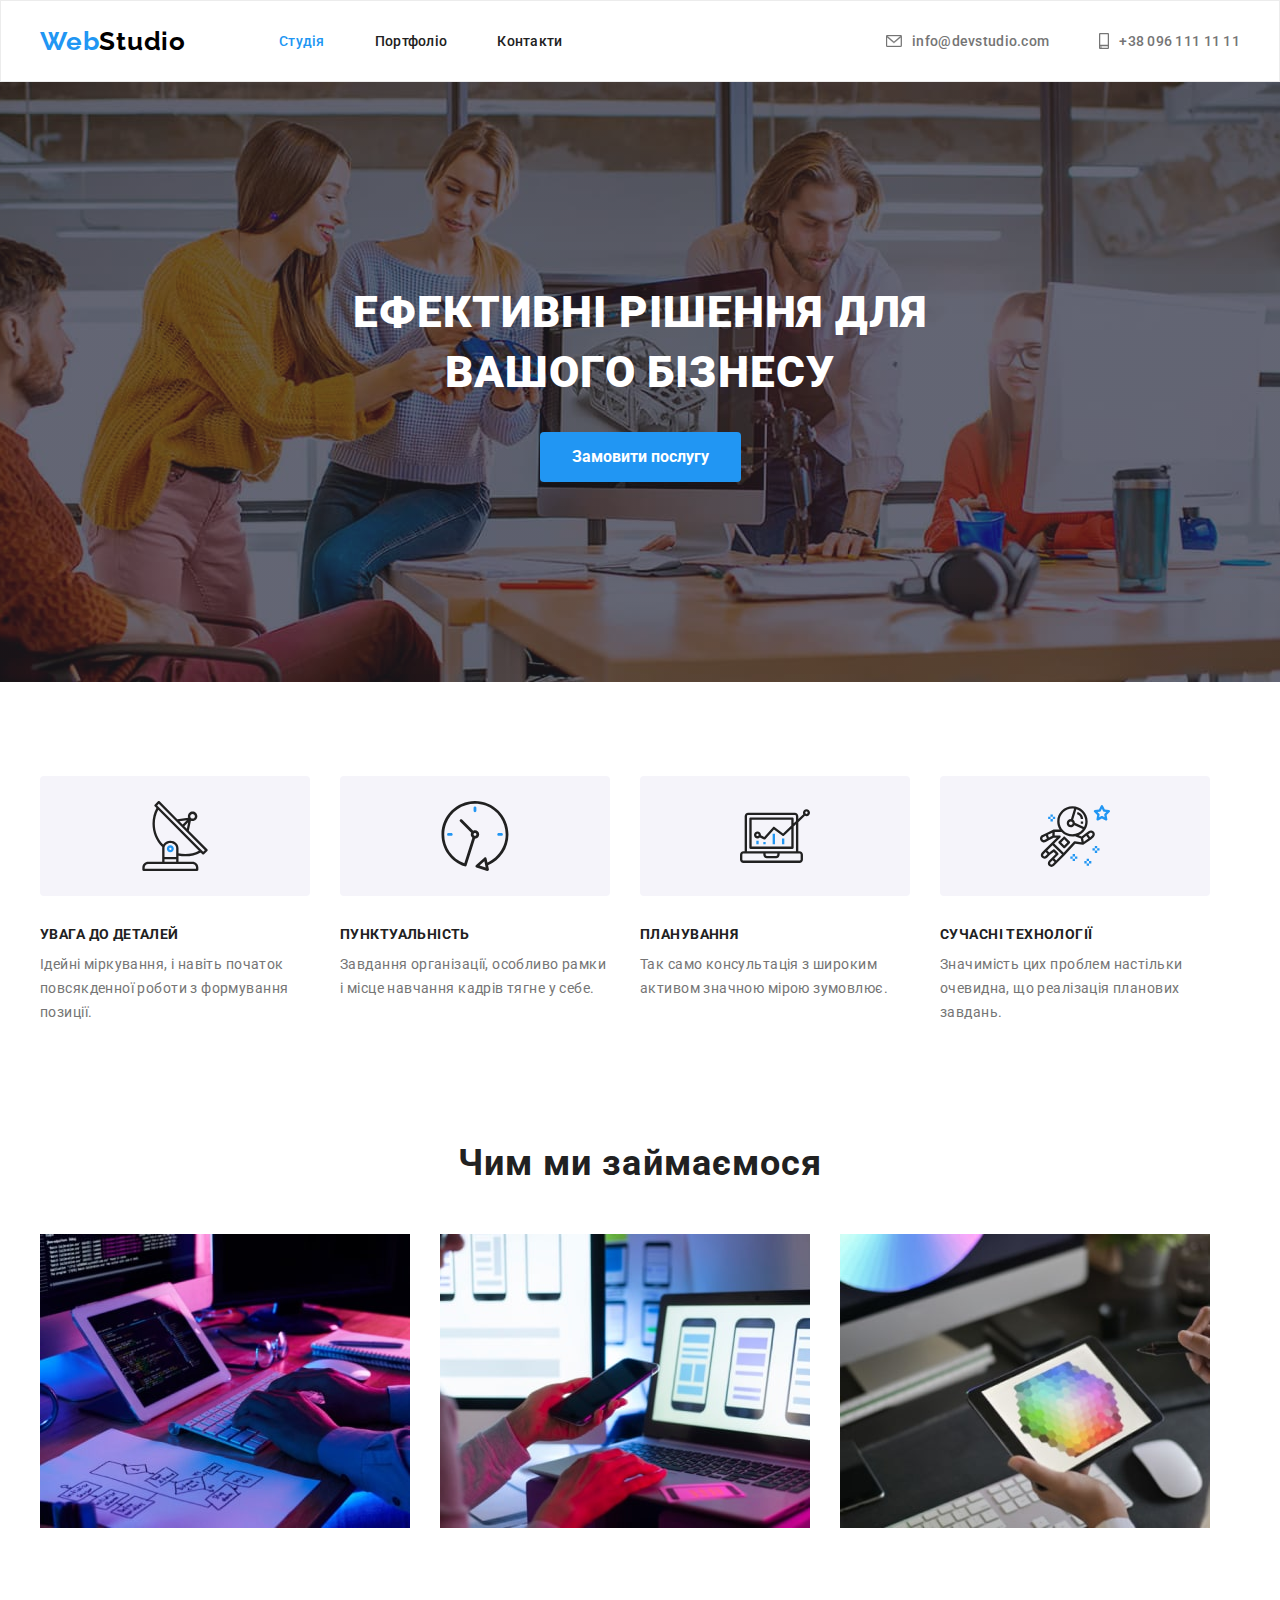
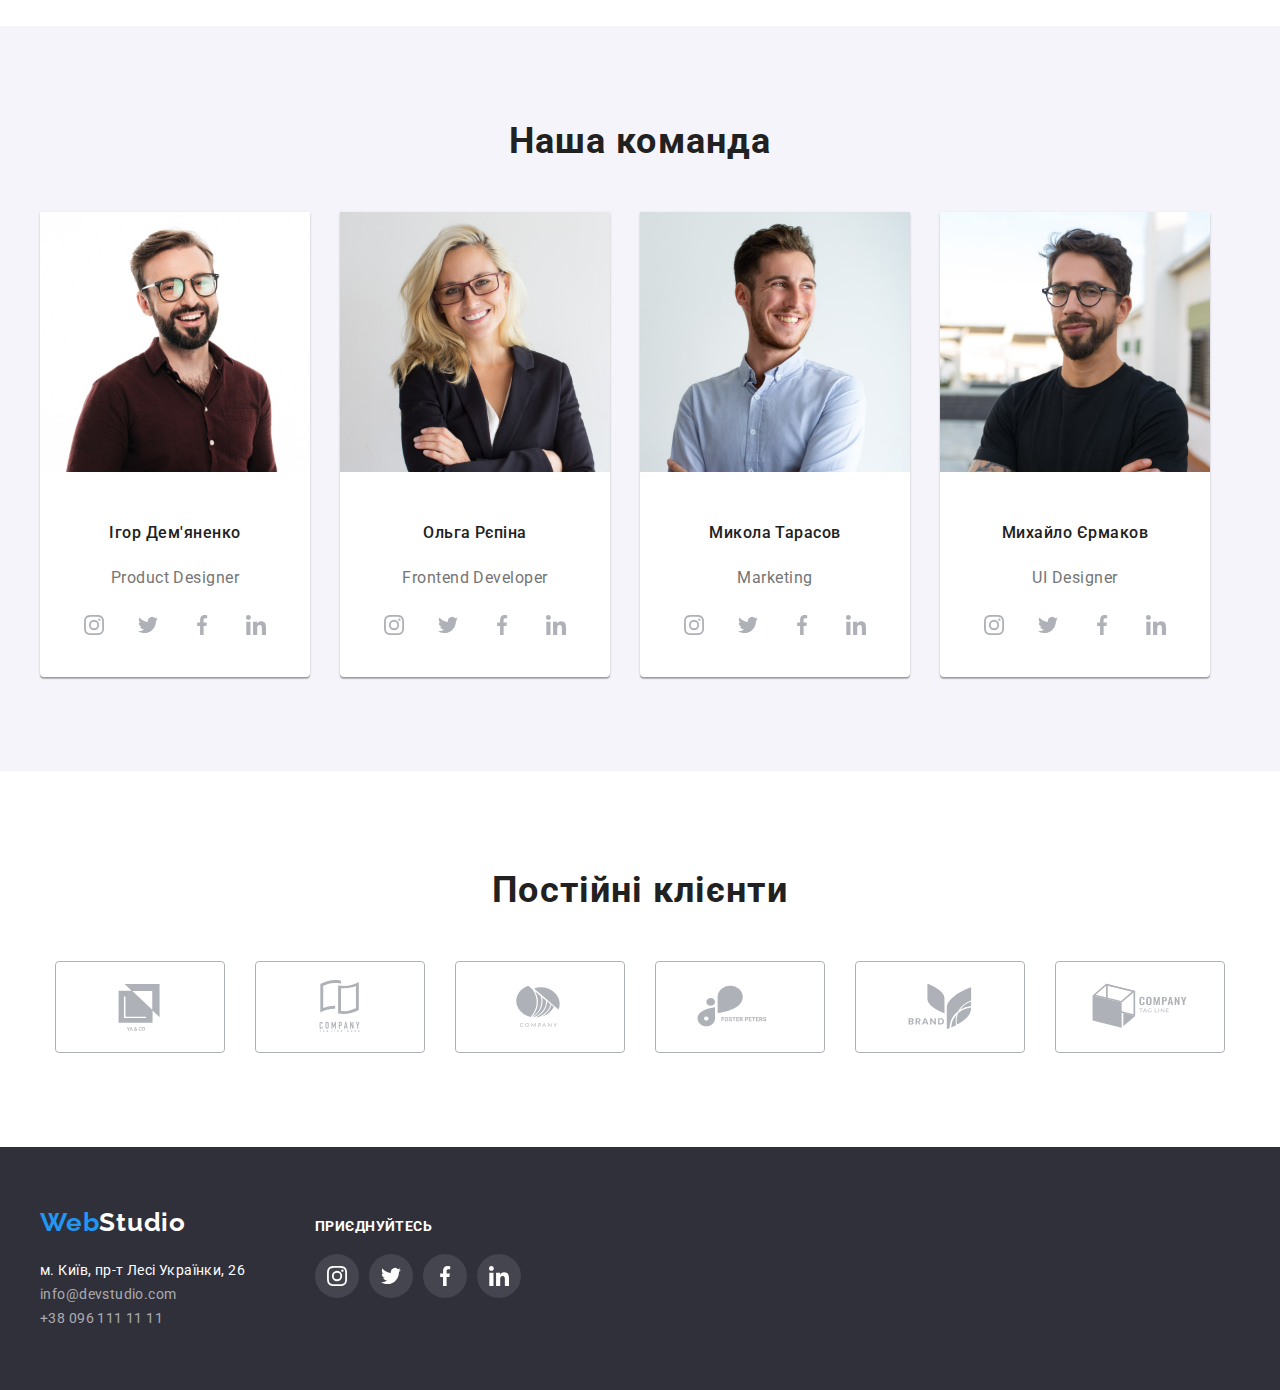
==== index.html @ 84ff4e18 "html" ====
<!DOCTYPE html>
<html lang="uk">
  <head>
    <meta charset="UTF-8" />
    <meta http-equiv="X-UA-Compatible" content="IE=edge" />
    <meta name="viewport" content="width=device-width, initial-scale=1.0" />
    <title>WebStudio</title>
    <link rel="preconnect" href="https://fonts.googleapis.com" />
    <link rel="preconnect" href="https://fonts.gstatic.com" crossorigin />
    <link
      href="https://fonts.googleapis.com/css2?family=Montserrat:wght@400;700&family=Raleway:wght@700&family=Roboto:wght@100;300;400;500;700;900&display=swap"
      rel="stylesheet"
    />
    <link
      rel="stylesheet"
      href="https://cdnjs.cloudflare.com/ajax/libs/modern-normalize/1.1.0/modern-normalize.min.css"
    />
    <link rel="stylesheet" href="./css/style.css" />
  </head>
  <body class="body">
    <!--Хедер, навігація-->
    <header class="header">
      <div class="container main-nav">
        <a href="./index.html" class="header-logo">
          Web<span class="logo-studio">Studio</span></a
        >
        <nav class="header-nav">
          <ul class="header-nav-list">
            <li class="item">
              <a href="./index.html" class="header-list-link current">Студія</a>
            </li>
            <li class="item">
              <a href="./portfolio.html" class="header-list-link">Портфоліо</a>
            </li>
            <li class="item">
              <a href="" class="header-list-link">Контакти</a>
            </li>
          </ul>
        </nav>
        <ul class="header-auth-nav">
          <li class="item">
            <a href="mailto:info@devstudio.com" class="header-mail-link">
              <svg width="16" height="12" class="contact-icon">
                <use href="./images/icons.svg#icon-envelope"></use>
              </svg>
              info@devstudio.com
            </a>
          </li>
          <li class="item">
            <a href="tel:+380961111111" class="header-tel-link">
              <svg width="10" height="16" class="contact-icon">
                <use href="./images/icons.svg#icon-smartphone"></use>
              </svg>
              +38 096 111 11 11
            </a>
          </li>
        </ul>
      </div>
    </header>
    <main>


<div>
  
</div>









      <!--Герой-->
      <section class="hero">
        <div class="overlay">
          <div class="container">
            <h1 class="hero-title">
              Ефективні рішення для <br />
              вашого бізнесу
            </h1>
            <button class="hero-button button" type="button">
              Замовити послугу
            </button>
          </div>
        </div>
      </section>
      <!--Особливості-->
      <section>
        <div class="container features">
          <h2 hidden class="section-title">Особливості</h2>
          <ul class="features-list list">
            <li class="item">
              <div class="bgc-icon">
                <svg class="features-icon">
                  <use href="./images/icons.svg#icon-antenna"></use>
                </svg>
              </div>
              <h3 class="features-title title">УВАГА ДО ДЕТАЛЕЙ</h3>
              <p class="feature-text text">
                Ідейні міркування, і навіть початок повсякденної роботи з
                формування позиції.
              </p>
            </li>
            <li class="item">
              <div class="bgc-icon">
                <svg class="features-icon">
                  <use href="./images/icons.svg#icon-clock"></use>
                </svg>
              </div>
              <h3 class="features-title title">ПУНКТУАЛЬНІСТЬ</h3>
              <p class="feature-text text">
                Завдання організації, особливо рамки і місце навчання кадрів
                тягне у себе.
              </p>
            </li>
            <li class="item">
              <div class="bgc-icon">
                <svg class="features-icon">
                  <use href="./images/icons.svg#icon-diagram"></use>
                </svg>
              </div>
              <h3 class="features-title title">ПЛАНУВАННЯ</h3>
              <p class="feature-text text">
                Так само консультація з широким активом значною мірою зумовлює.
              </p>
            </li>
            <li class="item">
              <div class="bgc-icon">
                <svg class="features-icon">
                  <use href="./images/icons.svg#icon-astronaut"></use>
                </svg>
              </div>
              <h3 class="features-title title">СУЧАСНІ ТЕХНОЛОГІЇ</h3>
              <p class="feature-text text">
                Значимість цих проблем настільки очевидна, що реалізація
                планових завдань.
              </p>
            </li>
          </ul>
        </div>
      </section>
      <!--Чим ми займаємося-->
      <section>
        <div class="container activity">
          <h2 class="section-title activity-title">Чим ми займаємося</h2>
          <ul class="activity-list list">
            <li class="item">
              <img
                class="activity-img"
                src="./images/img.jpg"
                alt="Створення сайту компанії"
              />
            </li>
            <li class="item">
              <img
                class="activity-img"
                src="./images/img(1).jpg"
                alt="Розробка веб-додатків"
              />
            </li>
            <li class="item">
              <img
                class="activity-img"
                src="./images/img(2).jpg"
                alt="Творчий художник веб-дизайну, який працює над підбором кольорів на графічному планшеті"
              />
            </li>
          </ul>
        </div>
      </section>
      <!--Наша команда-->
      <section class="team">
        <div class="container">
          <h2 class="section-title title-team">Наша команда</h2>
          <ul class="team-list list">
            <li class="card">
              <img
                class="name-img"
                src="./images/demianenko.jpg"
                alt="Дизайнер продукту"
                width="270"
              />
              <h3 class="name">Ігор Дем'яненко</h3>
              <p class="profession text">Product Designer</p>
              <ul class="social-icons">
                <li class="social-item">
                  <a href="" class="social-link">
                    <svg class="social-icon" weight="20" height="20">
                      <use href="./images/icons.svg#icon-instagram"></use>
                    </svg>
                  </a>
                </li>
                <li class="social-item">
                  <a href="" class="social-link">
                    <svg class="social-icon" weight="20" height="20">
                      <use href="./images/icons.svg#icon-twitter"></use>
                    </svg>
                  </a>
                </li>
                <li class="social-item">
                  <a href="" class="social-link">
                    <svg class="social-icon" weight="20" height="20">
                      <use href="./images/icons.svg#icon-facebook"></use>
                    </svg>
                  </a>
                </li>
                <li class="social-item">
                  <a href="" class="social-link">
                    <svg class="social-icon" weight="20" height="20">
                      <use href="./images/icons.svg#icon-linkedin"></use>
                    </svg>
                  </a>
                </li>
              </ul>
            </li>
            <li class="card">
              <img
                class="name-img"
                src="./images/repina.jpg"
                alt="Розробник інтерфейсу"
                width="270"
              />
              <h3 class="name">Ольга Рєпіна</h3>
              <p class="profession text">Frontend Developer</p>
              <ul class="social-icons">
                <li class="social-item">
                  <a href="" class="social-link">
                    <svg class="social-icon" weight="20" height="20">
                      <use href="./images/icons.svg#icon-instagram"></use>
                    </svg>
                  </a>
                </li>
                <li class="social-item">
                  <a href="" class="social-link">
                    <svg class="social-icon" weight="20" height="20">
                      <use href="./images/icons.svg#icon-twitter"></use>
                    </svg>
                  </a>
                </li>
                <li class="social-item">
                  <a href="" class="social-link">
                    <svg class="social-icon" weight="20" height="20">
                      <use href="./images/icons.svg#icon-facebook"></use>
                    </svg>
                  </a>
                </li>
                <li class="social-item">
                  <a href="" class="social-link">
                    <svg class="social-icon" weight="20" height="20">
                      <use href="./images/icons.svg#icon-linkedin"></use>
                    </svg>
                  </a>
                </li>
              </ul>
            </li>
            <li class="card">
              <img
                class="name-img"
                src="./images/tarasov.jpg"
                alt="Маркетолог"
                width="270"
              />
              <h3 class="name">Микола Тарасов</h3>
              <p class="profession text">Marketing</p>
              <ul class="social-icons">
                <li class="social-item">
                  <a href="" class="social-link">
                    <svg class="social-icon" weight="20" height="20">
                      <use href="./images/icons.svg#icon-instagram"></use>
                    </svg>
                  </a>
                </li>
                <li class="social-item">
                  <a href="" class="social-link">
                    <svg class="social-icon" weight="20" height="20">
                      <use href="./images/icons.svg#icon-twitter"></use>
                    </svg>
                  </a>
                </li>
                <li class="social-item">
                  <a href="" class="social-link">
                    <svg class="social-icon" weight="20" height="20">
                      <use href="./images/icons.svg#icon-facebook"></use>
                    </svg>
                  </a>
                </li>
                <li class="social-item">
                  <a href="" class="social-link">
                    <svg class="social-icon" weight="20" height="20">
                      <use href="/images/icons.svg#icon-linkedin"></use>
                    </svg>
                  </a>
                </li>
              </ul>
            </li>
            <li class="card">
              <img
                class="name-img"
                src="./images/ermak.jpg"
                alt="Дизайнер інтерфейсу користувача"
                width="270"
              />
              <h3 class="name">Михайло Єрмаков</h3>
              <p class="profession text">UI Designer</p>
              <ul class="social-icons">
                <li class="social-item">
                  <a href="" class="social-link">
                    <svg class="social-icon" weight="20" height="20">
                      <use href="./images/icons.svg#icon-instagram"></use>
                    </svg>
                  </a>
                </li>
                <li class="social-item">
                  <a href="" class="social-link">
                    <svg class="social-icon" weight="20" height="20">
                      <use href="./images/icons.svg#icon-twitter"></use>
                    </svg>
                  </a>
                </li>
                <li class="social-item">
                  <a href="" class="social-link">
                    <svg class="social-icon" weight="20" height="20">
                      <use href="./images/icons.svg#icon-facebook"></use>
                    </svg>
                  </a>
                </li>
                <li class="social-item">
                  <a href="" class="social-link">
                    <svg class="social-icon" weight="20" height="20">
                      <use href="./images/icons.svg#icon-linkedin"></use>
                    </svg>
                  </a>
                </li>
              </ul>
            </li>
          </ul>
        </div>
      </section>
      <!-- Постійні клієнти -->
      <section class="clients">
        <div class="container">
          <h2 class="section-title clients-title">Постійні клієнти</h2>
          <ul class="clients-list list">
            <li class="client-item">
              <a href="" class="client-link">
                <svg class="client-icon" weight="106" height="60">
                  <use href="./images/icons.svg#icon-Logo1"></use>
                </svg>
              </a>
            </li>
            <li class="client-item">
              <a href="" class="client-link">
                <svg class="client-icon" weight="106" height="60">
                  <use href="./images/icons.svg#icon-Logo2"></use>
                </svg>
              </a>
            </li>
            <li class="client-item">
              <a href="" class="client-link">
                <svg class="client-icon" weight="106" height="60">
                  <use href="./images/icons.svg#icon-Logo3"></use>
                </svg>
              </a>
            </li>
            <li class="client-item">
              <a href="" class="client-link">
                <svg class="client-icon" weight="106" height="60">
                  <use href="./images/icons.svg#icon-Logo4"></use>
                </svg>
              </a>
            </li>
            <li class="client-item">
              <a href="" class="client-link">
                <svg class="client-icon" weight="106" height="60">
                  <use href="./images/icons.svg#icon-Logo5"></use>
                </svg>
              </a>
            </li>
            <li class="client-item">
              <a href="" class="client-link">
                <svg class="client-icon" weight="106" height="60">
                  <use href="./images/icons.svg#icon-Logo6"></use>
                </svg>
              </a>
            </li>
          </ul>
        </div>
      </section>
    </main>
    <!--Підвал-->
    <footer class="footer">
      <div class="container footer-container">
        <div class="footer-adress">
          <a href="/index.html" class="footer-logo">
            Web<span class="logo-studio-w">Studio</span>
          </a>
          <address>
            <p class="address text">м. Київ, пр-т Лесі Українки, 26</p>
            <a class="link-contact" href="mailto:info@devstudio.com"
              >info@devstudio.com</a
            >
            <br />
            <a class="link-contact" href="tel:+380961111111"
              >+38 096 111 11 11</a
            >
          </address>
        </div>
        <div>
          <h3 class="footer-title">ПРИЄДНУЙТЕСЬ</h3>
          <ul class="footer-social-icons">
            <li class="footer-social-item">
              <a href="" class="footer-social-link">
                <svg class="footer-social-icon" weight="20" height="20">
                  <use href="./images/icons.svg#icon-instagram"></use>
                </svg>
              </a>
            </li>
            <li class="footer-social-item">
              <a href="" class="footer-social-link">
                <svg class="footer-social-icon" weight="20" height="20">
                  <use href="./images/icons.svg#icon-twitter"></use>
                </svg>
              </a>
            </li>
            <li class="footer-social-item">
              <a href="" class="footer-social-link">
                <svg class="footer-social-icon" weight="20" height="20">
                  <use href="./images/icons.svg#icon-facebook"></use>
                </svg>
              </a>
            </li>
            <li class="footer-social-item">
              <a href="" class="footer-social-link">
                <svg class="footer-social-icon" weight="20" height="20">
                  <use href="./images/icons.svg#icon-linkedin"></use>
                </svg>
              </a>
            </li>
          </ul>
        </div>
      </div>
    </footer>
  </body>
</html>
---- css/style.css ----
/*Base*/

:root {
  --priomary-text-color: #212121;
  --secondary-text-color: #757575;

  --accent-color: #2196f3;
  --white: #ffffff;
  --background-color1: #2f303a;
}

ul {
  list-style: none;
  margin: 0px;
  padding: 0px;
}

a {
  text-decoration: none;
  color: var(--priomary-text-color);
}

.container {
  margin-left: auto;
  margin-right: auto;

  padding-left: 15px;
  padding-right: 15px;

  width: 1230px;
}

.body {
  color: var(--priomary-text-color);
  background-color: var(--white);
  font-family: "Roboto", sans-serif;
}

.text {
  margin: 0;
}
/* button */
.button:hover,
.button:focus {
  color: var(--white);
  background-color: var(--accent-color);
}

.button {
  cursor: pointer;
  border-radius: 4px;

  color: var(--priomary-text-color);
  background-color: #f5f4fa;
  border: transparent;
}
.current {
  color: var(--accent-color);
}

/* Хедер з навігацією */

.header {
  border: 1px solid #ececec;
}

.header-logo {
  font-family: "Raleway";
  font-weight: 700;
  font-size: 26px;
  line-height: calc(31 / 26);
  letter-spacing: 0.03em;

  color: var(--accent-color);
}

.logo-studio {
  color: #000000;
}

/* nav */
.main-nav {
  display: flex;
  align-items: center;
}

.header-list-link {
  display: block;
  padding-top: 32px;
  padding-bottom: 32px;

  font-weight: 500;
  font-size: 14px;
  line-height: calc(16 / 14);
  letter-spacing: 0.02em;
}

.header-list-link:hover,
.header-list-link:focus {
  color: var(--accent-color);
}
.header-nav-list {
  display: flex;
  margin-left: 93px;
}

.header-nav-list .item + .item {
  margin-left: 50px;
}

.header-auth-nav {
  display: flex;
  margin-left: auto;
}

.header-auth-nav .item + .item {
  margin-left: 50px;
}

.header-tel-link:hover,
.header-tel-link:focus {
  color: var(--accent-color);

}

.header-mail-link:hover,
.header-mail-link:focus {
  color: var(--accent-color);

}





.header-mail-link {
  display: flex;
  padding-top: 32px;
  padding-bottom: 32px;

  font-weight: 500;
  font-size: 14px;
  line-height: calc(16 / 14);
  letter-spacing: 0.02em;
  color: #757575;
  align-items: center;
}

.header-tel-link {
  display: flex;
  padding-top: 32px;
  padding-bottom: 32px;

  font-weight: 500;
  font-size: 14px;
  line-height: calc(16 / 14);
  letter-spacing: 0.02em;
  color: #757575;
  align-items: center;
}

.contact-icon {

  margin-right: 10px;
  fill: #757575;
  stroke: currentColor;
}

.contact-icon:hover {
  fill: var(--accent-color);
}

/* Герой */
.hero {
  left: -7px;
  top: 86px;

  text-align: center;
  letter-spacing: 0.06em;
  color: var(--white);
}
.overlay {
  margin-right: auto;
  margin-left: auto;
  height: 600px;
  max-width: 1600px;
  background-image: linear-gradient(
      to right,
      rgba(47, 48, 58, 0.4),
      rgba(47, 48, 58, 0.4)
    ),
    url(../images/background.jpg);
  background-repeat: no-repeat;
  background-size: cover;
  background-position: center;
  background-color: var(--background-color1);
}

.hero-title {
  margin-top: 0px;
  margin-bottom: 30px;
  margin-right: auto;
  margin-left: auto;
  padding-top: 200px;

  font-weight: 900;
  font-size: 44px;
  line-height: calc(60 / 44);
  text-transform: uppercase;
}
.hero-button {
  padding: 10px 32px;

  font-weight: 700;
  font-size: 16px;
  line-height: calc(30 / 16);
  background: var(--accent-color);
  color: var(--white);
}

/* Особливості */
.features {
  padding-top: 94px;
}

.bgc-icon {
  height: 120px;
  background: #f5f4fa;
  border-radius: 4px;
}

.features-icon {
  width: 70px;
  height: 70px;
  margin-top: 25px;
  margin-right: 100px;
  margin-bottom: 25px;
  margin-left: 100px;
}

.features-list {
  display: flex;
}

.features-list .item {
  width: 270px;
  margin-right: 30px;
}

.features-list .item:last-child {
  margin-right: 0px;
}

.features-title {
  margin: 0;
  padding-top: 30px;
  padding-bottom: 10px;

  font-weight: 700;
  font-size: 14px;
  line-height: calc(16 / 14);
  letter-spacing: 0.03em;
  text-transform: uppercase;
}

.feature-text {
  font-weight: 400;
  font-size: 14px;
  line-height: calc(24 / 14);
  letter-spacing: 0.03em;

  color: var(--secondary-text-color);
}

/*Чим ми займаємося */
.activity {
  padding-top: 118px;
}

.activity-list {
  display: flex;
  padding-bottom: 94px;
}

.activity-list .item {
  margin-right: 30px;
}

.activity-list .item:last-child {
  margin-right: 0px;
}

.section-title {
  margin: 0;
  padding-bottom: 50px;

  font-weight: 700;
  font-size: 36px;
  line-height: calc(42 / 36);
  text-align: center;
  letter-spacing: 0.03em;
}

/* Наша команда */

.team {
  padding-top: 94px;
  padding-bottom: 94px;
  background: #f5f4fa;
}

.team-list {
  display: flex;
}

.title-team {
  padding-bottom: 50px;
}

.team-list .card {
  margin-right: 30px;
}

.team-list .card:last-child {
  margin-right: 0px;
}

.team-list .social-icons {
  display: flex;
  justify-content: center;
  margin-top: 16px;
  margin-bottom: 30px;
}

.team-list .social-icon {
  fill: #afb1b8;
}

.team-list .social-link:hover .social-icon {
  fill: #ffffff;
}

.team-list .social-link {
  width: 100%;
  height: 100%;
  display: flex;
  align-items: center;
  justify-content: center;
  border-radius: 50%;
  background-color: #ffffff;
}

.team-list .social-item {
  width: 44px;
  height: 44px;

  margin-right: 10px;
}

.team-list .social-link:hover,
.team-list .social-link:focus {
  background-color: var(--accent-color);
}

.team-list .social-item:last-child {
  margin-right: 0;
}

.name-img {
  padding-bottom: 30px;
}

.name {
  padding-bottom: 10px;

  font-weight: 500;
  font-size: 16px;
  line-height: calc(19 / 16);
  text-align: center;
  letter-spacing: 0.03em;
}

.profession {
  font-weight: 400;
  font-size: 16px;
  line-height: calc(19 / 16);
  text-align: center;
  letter-spacing: 0.03em;

  color: var(--secondary-text-color);
}

.card {
  background: #ffffff;
  box-shadow: 0px 1px 3px rgba(0, 0, 0, 0.12), 0px 1px 1px rgba(0, 0, 0, 0.14),
    0px 2px 1px rgba(0, 0, 0, 0.2);
  border-radius: 0px 0px 4px 4px;
}

/* Постійні клієнти */

.clients {
  padding-top: 98px;
  padding-bottom: 94px;
}
.clients-title {
  padding-bottom: 0;
}

.clients-list {
  display: flex;
  justify-content: center;
  margin-top: 50px;
}

.client-item {
  width: 170px;
  height: 92px;
  margin-right: 30px;
  border: 1px solid #afb1b8;
  border-radius: 4px;
}

.clients-list .client-link {
  width: 100%;
  height: 100%;
  display: flex;
  align-items: center;
  justify-content: center;
}

.client-item:last-child {
  margin-right: 0;
}

.client-icon {
  fill: #afb1b8;
}

.client-item:hover,
.client-item:focus {
  border: 1px solid #2196f3;
}

.client-link:hover .client-icon,
.client-link:focus .client-icon {
  fill: var(--accent-color);
}

/* footer */
.footer {
  display: flex;
  padding-bottom: 60px;
  background-color: var(--background-color1);
}
.footer-container {
  display: flex;
  align-items: baseline;
}

.footer-adress {
  margin-right: 70px;
}

.footer-logo {
  display: block;
  padding-top: 60px;
  font-family: "Raleway";
  font-weight: 700;
  font-size: 26px;
  line-height: calc(31 / 26);
  letter-spacing: 0.03em;
  color: var(--accent-color);
}

.logo-studio-w {
  color: var(--white);
}
.address {
  font-weight: 400;
  font-size: 14px;
  line-height: calc(24 / 14);
  letter-spacing: 0.03em;
  color: var(--white);
}
.link-contact {
  padding-top: 9px;
  font-weight: 400;
  font-size: 14px;
  line-height: calc(24 / 14);
  letter-spacing: 0.03em;
  color: rgba(255, 255, 255, 0.6);
}
.link-contact:focus,
.link-contact:hover {
  color: var(--accent-color);
}
address {
  padding-top: 20px;
  font-style: normal;
}

.footer-social-icons {
  display: flex;
  justify-content: center;
  margin-top: 20px;
}

.footer-social-item {
  width: 44px;
  height: 44px;
  background-color: rgba(255, 255, 255, 0.1);
  margin-right: 10px;
  border-radius: 50%;
}

.footer-social-item:last-child {
  margin-right: 0;
}

.footer-social-link {
  width: 100%;
  height: 100%;
  display: flex;
  align-items: center;
  justify-content: center;
  border-radius: 50%;
}

.footer-social-icon {
  fill: var(--white);
}

.footer-social-link:hover,
.footer-social-link:focus {
  background-color: var(--accent-color);
}

.footer-title {
  font-weight: 700;
  font-size: 14px;
  line-height: calc(16 / 14);
  letter-spacing: 0.03em;
  text-transform: uppercase;
  color: var(--white);
}

/* Портфоліо */
.visually-hidden {
  position: absolute;
  width: 1px;
  height: 1px;
  margin: -1px;
  border: 0;
  padding: 0;
  white-space: nowrap;
  clip-path: inset(100%);
  clip: rect(0 0 0 0);
  overflow: hidden;
}

.filter-button {
  padding: 6px 22px;

  font-weight: 500;
  font-size: 16px;
  line-height: calc(26 / 16);
  letter-spacing: 0.03em;
}

.filter-list .filter-item + .filter-item {
  margin-left: 8px;
}

.filter-button:hover,
.filter-button:focus {
  box-shadow: 0px 3px 1px rgba(0, 0, 0, 0.1), 0px 1px 2px rgba(0, 0, 0, 0.08),
    0px 2px 2px rgba(0, 0, 0, 0.12);
  border-radius: 4px;
}

.filter-list {
  display: flex;
  justify-content: center;
  padding-top: 94px;
}

/* Проекти */
.project-title {
  padding-left: 24px;
  font-weight: 700;
  font-size: 18px;
  line-height: calc(36 / 18);
  letter-spacing: 0.06em;
  color: var(--priomary-text-color);
}

.project-item:nth-last-child(3n) {
  margin-right: 0;
}

.project-item:hover {
  box-shadow: 0px 1px 1px rgba(0, 0, 0, 0.12), 0px 4px 4px rgba(0, 0, 0, 0.06),
    1px 4px 6px rgba(0, 0, 0, 0.16);
 
}

.project-text {
  padding-bottom: 20px;
  padding-left: 24px;
  font-weight: 400;
  font-size: 16px;
  line-height: calc(30 / 16);
  letter-spacing: 0.03em;
  color: var(--secondary-text-color);
}

.link-portfolio {
  color: var(--accent-color);
}

.projects-list {
  display: flex;
  flex-wrap: wrap;
  padding-top: 50px;
  padding-bottom: 94px;
  padding-right: auto;
}

.projects-list .item {
  width: 370px;
  margin-right: 30px;
  margin-bottom: 30px;
}

.projects-list li:nth-child(3n) {
  margin-right: 0;
}

.project-item:nth-last-child(-n + 3) {
  margin-bottom: 0;
}

.project-item {
  border: 1px solid #eeeeee;
}
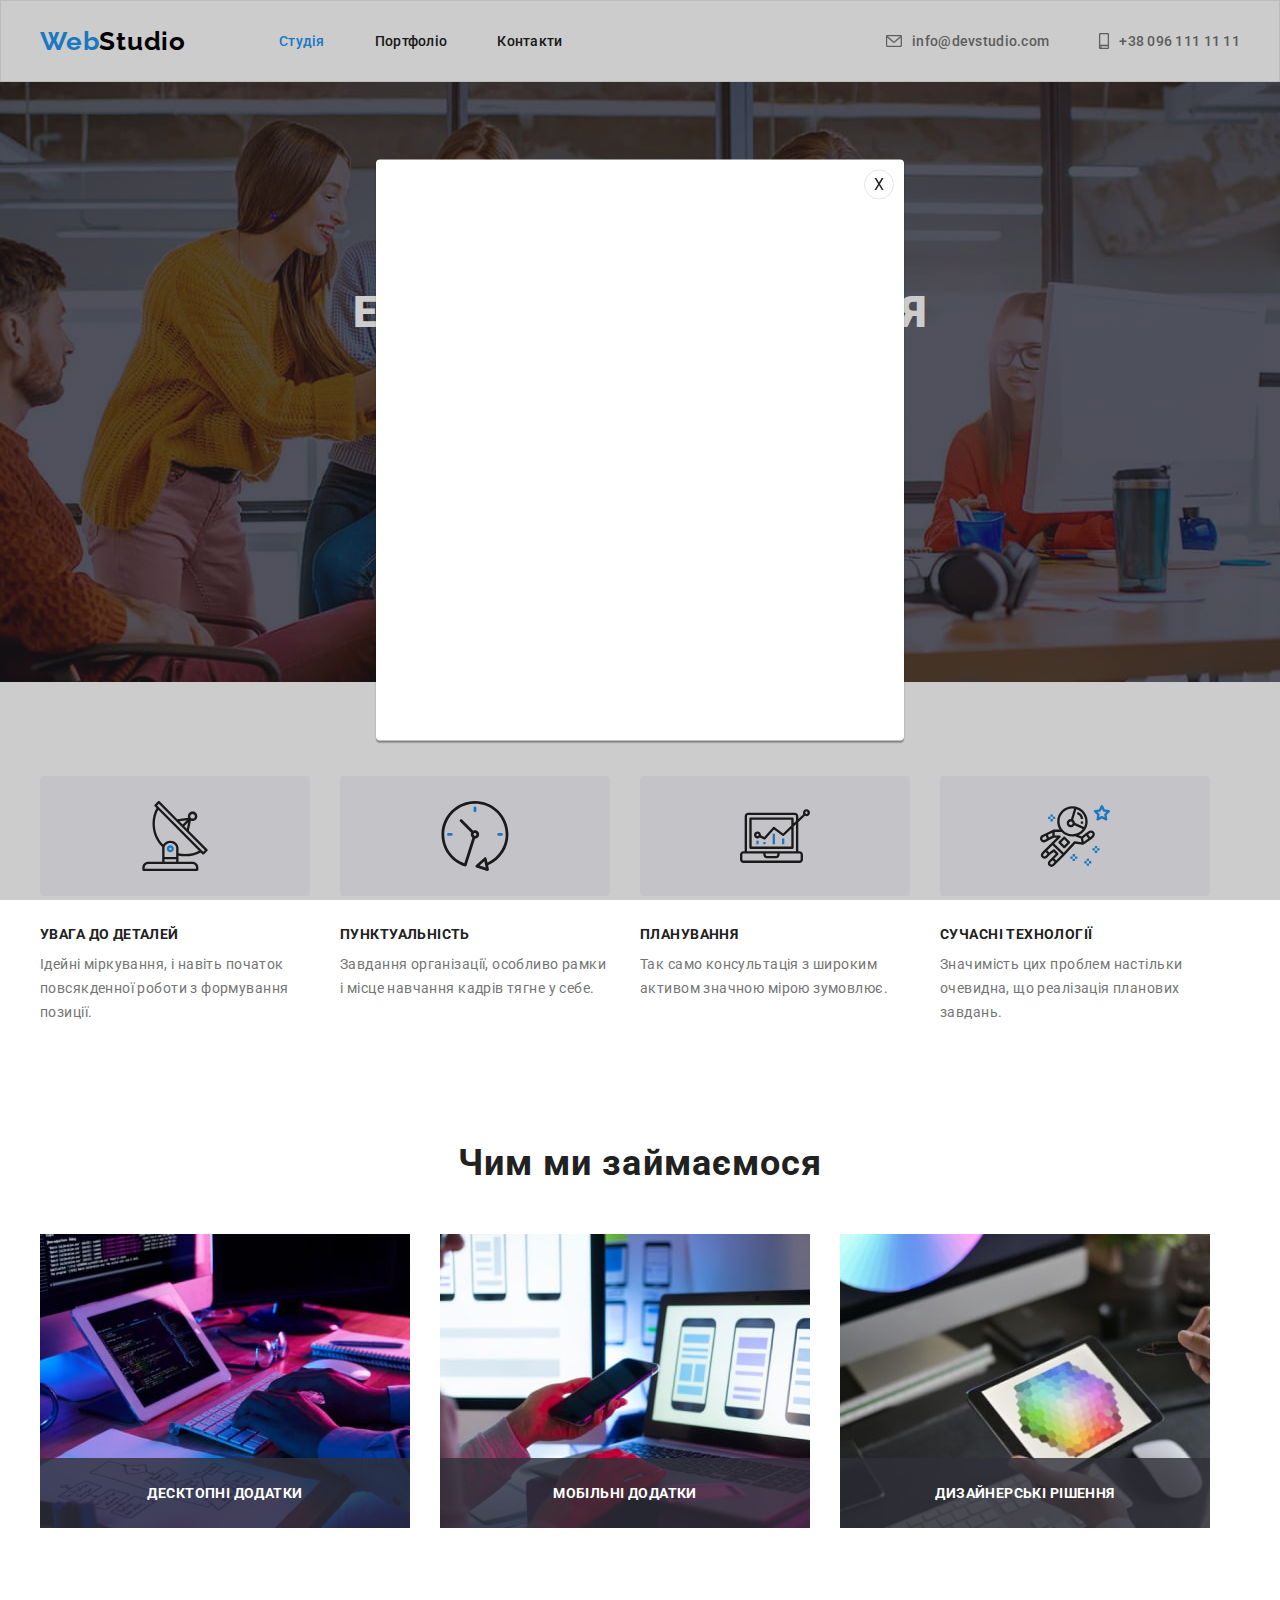
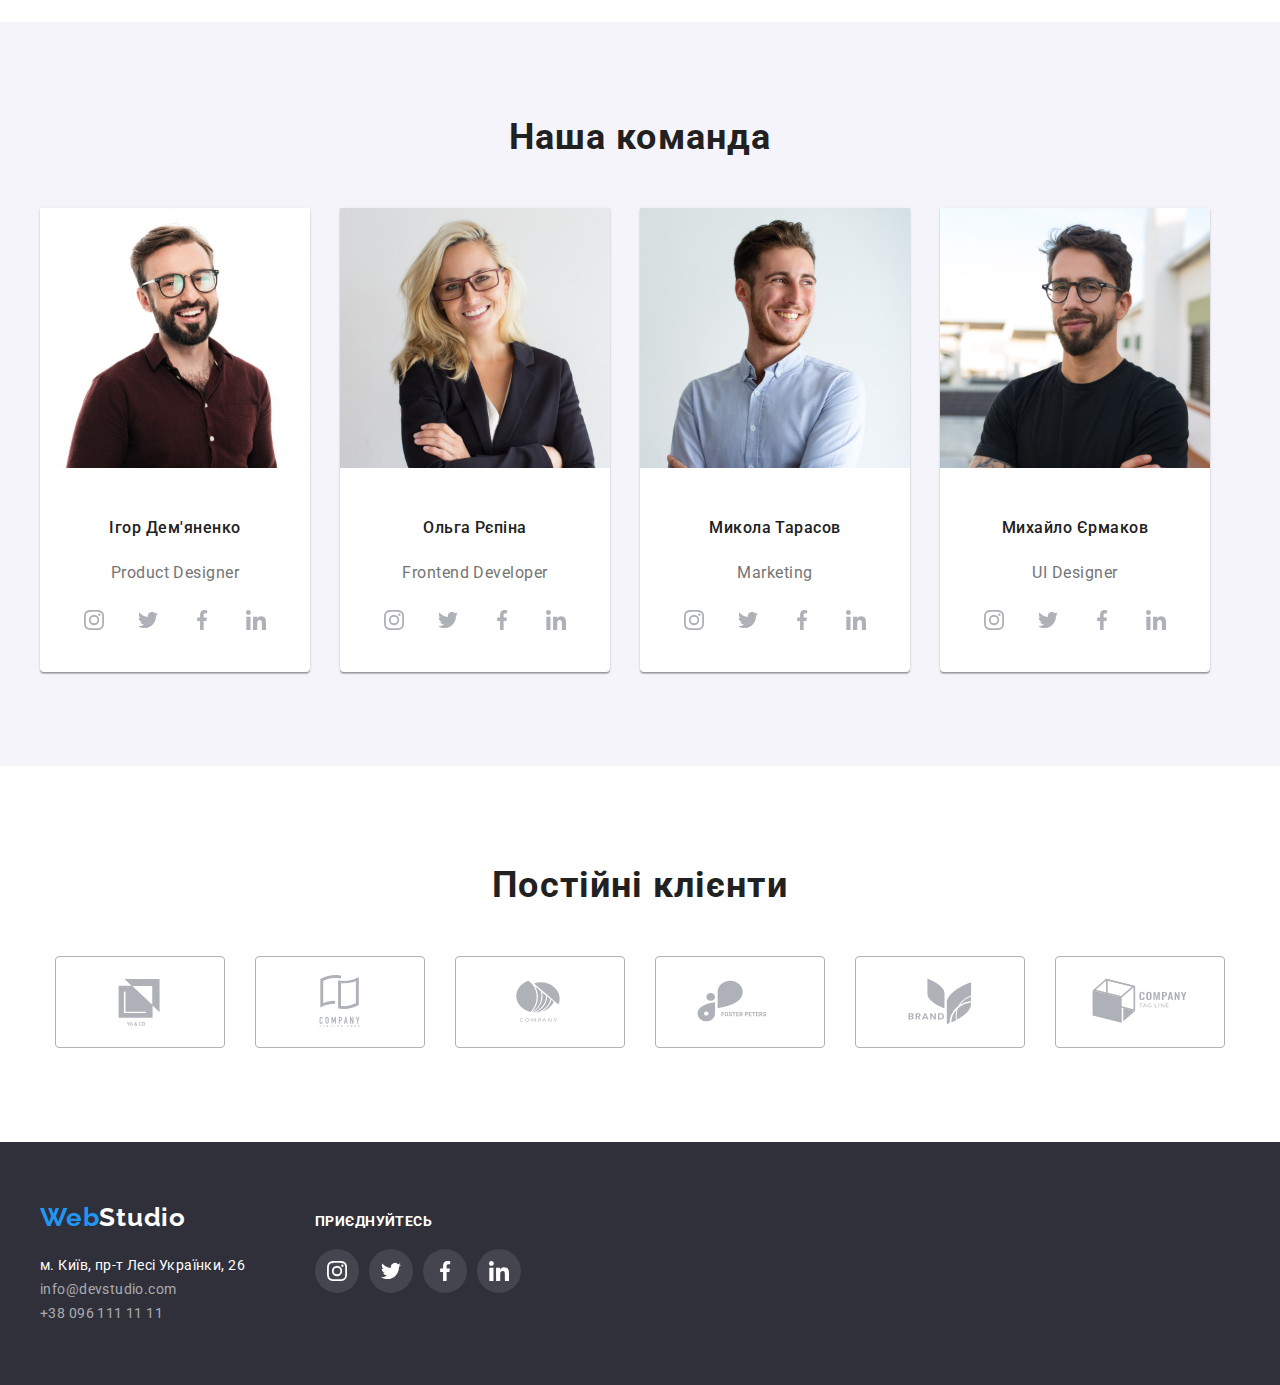
==== commit 0b5dcdf4: "Update index.html" ====
--- a/index.html
+++ b/index.html
@@ -58,20 +58,6 @@
       </div>
     </header>
     <main>
-
-
-<div>
-  
-</div>
-
-
-
-
-
-
-
-
-
       <!--Герой-->
       <section class="hero">
         <div class="overlay">
@@ -80,7 +66,7 @@
               Ефективні рішення для <br />
               вашого бізнесу
             </h1>
-            <button class="hero-button button" type="button">
+            <button class="hero-button button" type="button" data-modal-open>
               Замовити послугу
             </button>
           </div>
@@ -148,24 +134,24 @@
           <ul class="activity-list list">
             <li class="item">
               <img
-                class="activity-img"
                 src="./images/img.jpg"
                 alt="Створення сайту компанії"
               />
-            </li>
-            <li class="item">
-              <img
-                class="activity-img"
+              <div class="activity-desctiption">Десктопні додатки</div>
+            </li>
+            <li class="item">
+              <img
                 src="./images/img(1).jpg"
                 alt="Розробка веб-додатків"
               />
-            </li>
-            <li class="item">
-              <img
-                class="activity-img"
+              <div class="activity-desctiption">Мобільні додатки</div>
+            </li>
+            <li class="item">
+              <img
                 src="./images/img(2).jpg"
                 alt="Творчий художник веб-дизайну, який працює над підбором кольорів на графічному планшеті"
               />
+              <div class="activity-desctiption">Дизайнерські рішення</div>
             </li>
           </ul>
         </div>
@@ -442,5 +428,11 @@
         </div>
       </div>
     </footer>
+    <div class="modal-backdrop is-hidden" data-model>
+      <div class="modal">
+        <div class="close-sing" data-model-close>X</div>
+      </div>
+    </div>
+    <script src="./js/modal.js"></script>
   </body>
 </html>
--- a/css/style.css
+++ b/css/style.css
@@ -53,7 +53,10 @@
   color: var(--priomary-text-color);
   background-color: #f5f4fa;
   border: transparent;
-}
+
+  transition: 250ms cubic-bezier(0.4, 0, 0.2, 1);
+}
+
 .current {
   color: var(--accent-color);
 }
@@ -93,6 +96,8 @@
   font-size: 14px;
   line-height: calc(16 / 14);
   letter-spacing: 0.02em;
+
+  transition: 250ms cubic-bezier(0.4, 0, 0.2, 1);
 }
 
 .header-list-link:hover,
@@ -120,18 +125,12 @@
 .header-tel-link:hover,
 .header-tel-link:focus {
   color: var(--accent-color);
-
 }
 
 .header-mail-link:hover,
 .header-mail-link:focus {
   color: var(--accent-color);
-
-}
-
-
-
-
+}
 
 .header-mail-link {
   display: flex;
@@ -144,6 +143,8 @@
   letter-spacing: 0.02em;
   color: #757575;
   align-items: center;
+
+  transition: 250ms cubic-bezier(0.4, 0, 0.2, 1);
 }
 
 .header-tel-link {
@@ -157,10 +158,11 @@
   letter-spacing: 0.02em;
   color: #757575;
   align-items: center;
+
+  transition: 250ms cubic-bezier(0.4, 0, 0.2, 1);
 }
 
 .contact-icon {
-
   margin-right: 10px;
   fill: #757575;
   stroke: currentColor;
@@ -279,7 +281,10 @@
 
 .activity-list {
   display: flex;
-  padding-bottom: 94px;
+  padding-bottom: 24px;
+}
+.activity-list img {
+  display: block;
 }
 
 .activity-list .item {
@@ -301,6 +306,25 @@
   letter-spacing: 0.03em;
 }
 
+.activity-desctiption {
+  font-family: "Roboto";
+  font-style: normal;
+  font-weight: 700;
+  font-size: 14px;
+  line-height: 16px;
+  text-align: center;
+  letter-spacing: 0.03em;
+  text-transform: uppercase;
+
+  color: #ffffff;
+  background: rgba(47, 48, 58, 0.8);
+  height: 70px;
+
+  display: flex;
+  align-items: center;
+  justify-content: center;
+  transform: translateY(-100%);
+}
 /* Наша команда */
 
 .team {
@@ -334,6 +358,8 @@
 
 .team-list .social-icon {
   fill: #afb1b8;
+
+  transition: 250ms cubic-bezier(0.4, 0, 0.2, 1);
 }
 
 .team-list .social-link:hover .social-icon {
@@ -348,6 +374,8 @@
   justify-content: center;
   border-radius: 50%;
   background-color: #ffffff;
+
+  transition: 250ms cubic-bezier(0.4, 0, 0.2, 1);
 }
 
 .team-list .social-item {
@@ -435,6 +463,8 @@
 
 .client-icon {
   fill: #afb1b8;
+
+  transition: 250ms cubic-bezier(0.4, 0, 0.2, 1);
 }
 
 .client-item:hover,
@@ -490,6 +520,8 @@
   line-height: calc(24 / 14);
   letter-spacing: 0.03em;
   color: rgba(255, 255, 255, 0.6);
+
+  transition: 250ms cubic-bezier(0.4, 0, 0.2, 1);
 }
 .link-contact:focus,
 .link-contact:hover {
@@ -525,6 +557,8 @@
   align-items: center;
   justify-content: center;
   border-radius: 50%;
+
+  transition: 250ms cubic-bezier(0.4, 0, 0.2, 1);
 }
 
 .footer-social-icon {
@@ -602,7 +636,6 @@
 .project-item:hover {
   box-shadow: 0px 1px 1px rgba(0, 0, 0, 0.12), 0px 4px 4px rgba(0, 0, 0, 0.06),
     1px 4px 6px rgba(0, 0, 0, 0.16);
- 
 }
 
 .project-text {
@@ -633,6 +666,10 @@
   margin-bottom: 30px;
 }
 
+.projects-list img {
+  display: block;
+}
+
 .projects-list li:nth-child(3n) {
   margin-right: 0;
 }
@@ -643,4 +680,83 @@
 
 .project-item {
   border: 1px solid #eeeeee;
-}
+  transition: 250ms cubic-bezier(0.4, 0, 0.2, 1);
+}
+
+.project-desctiption {
+  position: absolute;
+  bottom: 0;
+  top: 0;
+  left: 0;
+  right: 0;
+  background: rgba(33, 150, 243, 0.9);
+  color: #ffffff;
+  display: flex;
+  justify-content: center;
+  align-items: center;
+  padding: 24px;
+
+  font-family: "Roboto";
+  font-style: normal;
+  font-weight: 400;
+  font-size: 18px;
+  line-height: 28px;
+  letter-spacing: 0.03em;
+  transform: translateY(100%);
+  opacity: 0;
+}
+
+.projects-list .item:hover .project-desctiption {
+  transform: translateY(0);
+  transition: 250ms cubic-bezier(0.4, 0, 0.2, 1);
+  opacity: 1;
+}
+
+.projects-list .img-wrapper {
+  position: relative;
+  overflow: hidden;
+}
+
+/* Modal */
+
+.modal-backdrop {
+  position: fixed;
+  top: 0;
+  right: 0;
+  bottom: 0;
+  left: 0;
+  background: rgba(0, 0, 0, 0.2);
+}
+
+/* .modal-backdrop.is-hidden .modal {
+  transform: rotate(-180deg);
+} */
+
+.modal {
+  position: absolute;
+  width: 528px;
+  height: 581px;
+  left: 50%;
+  top: 50%;
+  transform: translate(-50%,-50%) rotate(0);
+  transition: transform 500ms;
+
+  background: #ffffff;
+  box-shadow: 0px 1px 3px rgba(0, 0, 0, 0.12), 0px 1px 1px rgba(0, 0, 0, 0.14),
+    0px 2px 1px rgba(0, 0, 0, 0.2);
+  border-radius: 4px;
+}
+
+.modal .close-sing {
+  position: absolute;
+  display: flex;
+  justify-content: center;
+  cursor: pointer;
+  align-items: center;
+  top: 10px;
+  right: 10px;
+  width: 30px;
+  height: 30px;
+  border: 1px solid rgba(0, 0, 0, 0.1);
+  border-radius: 50%;
+}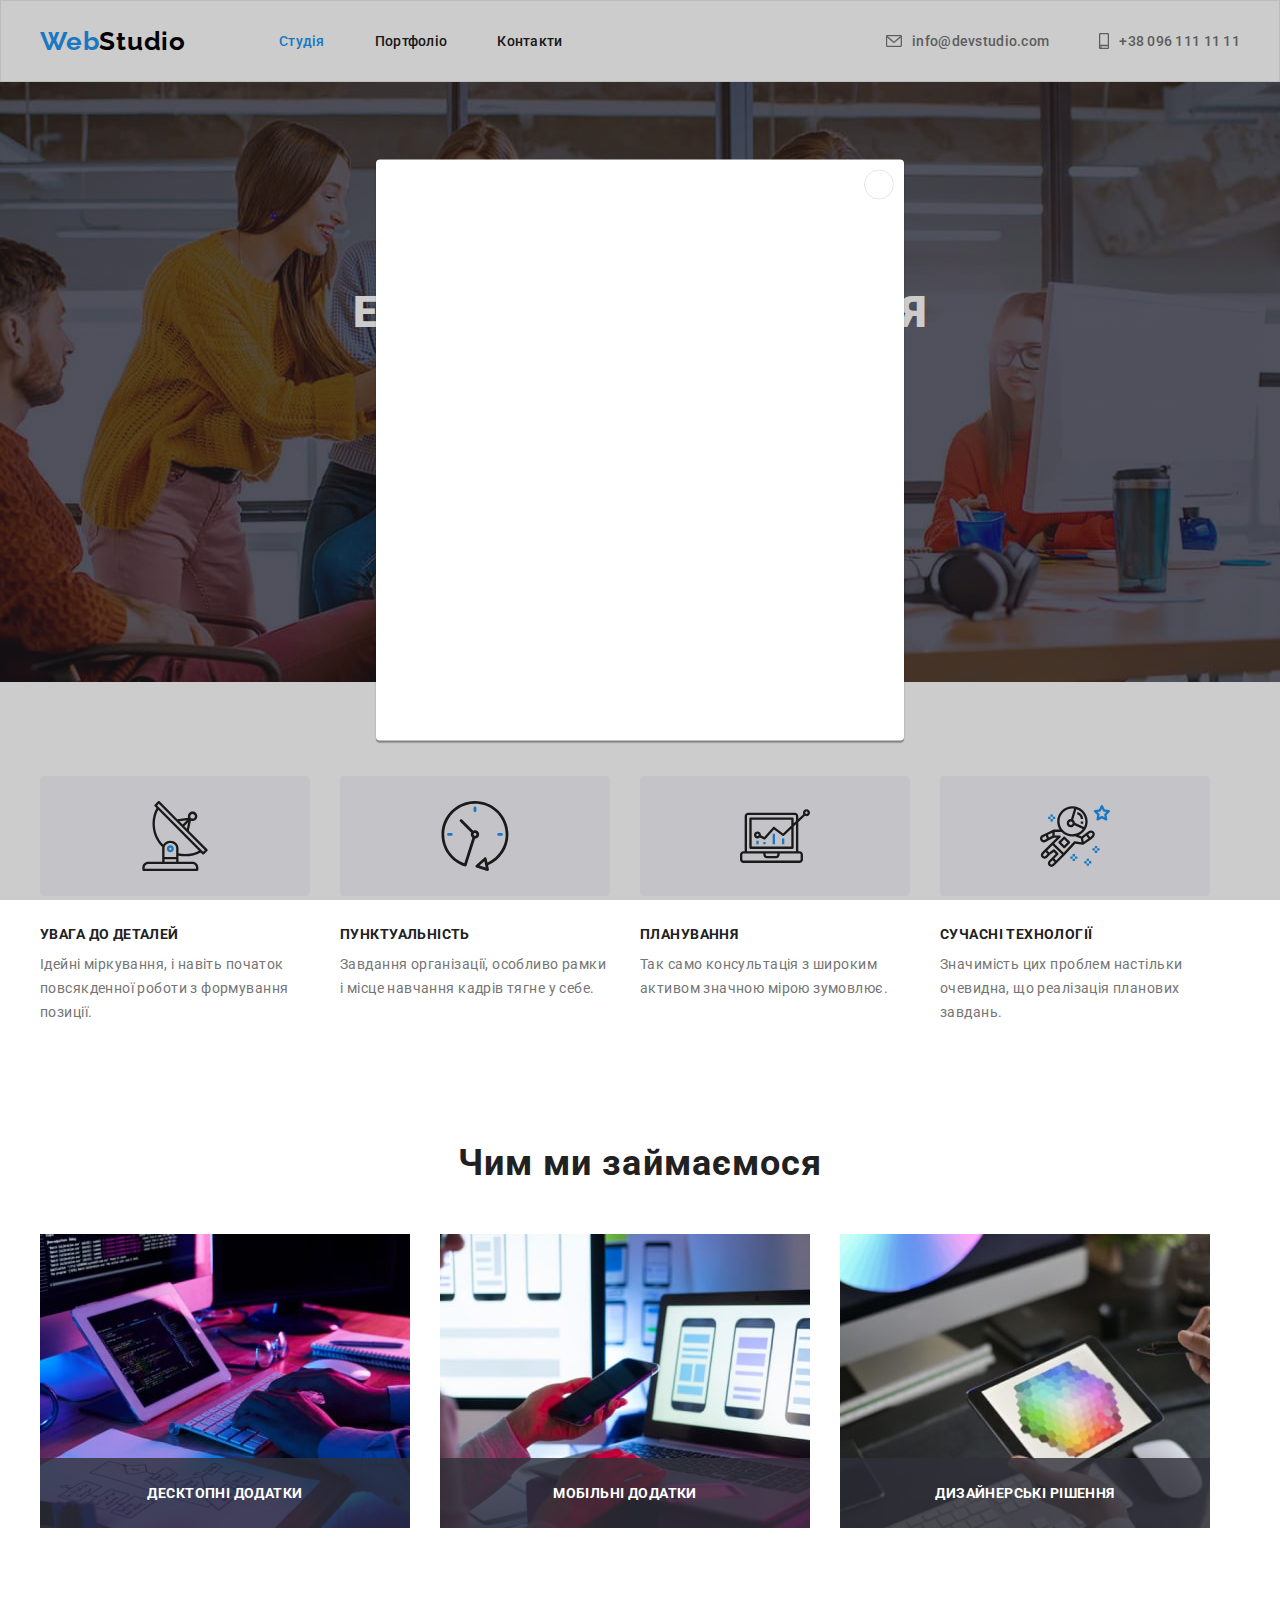
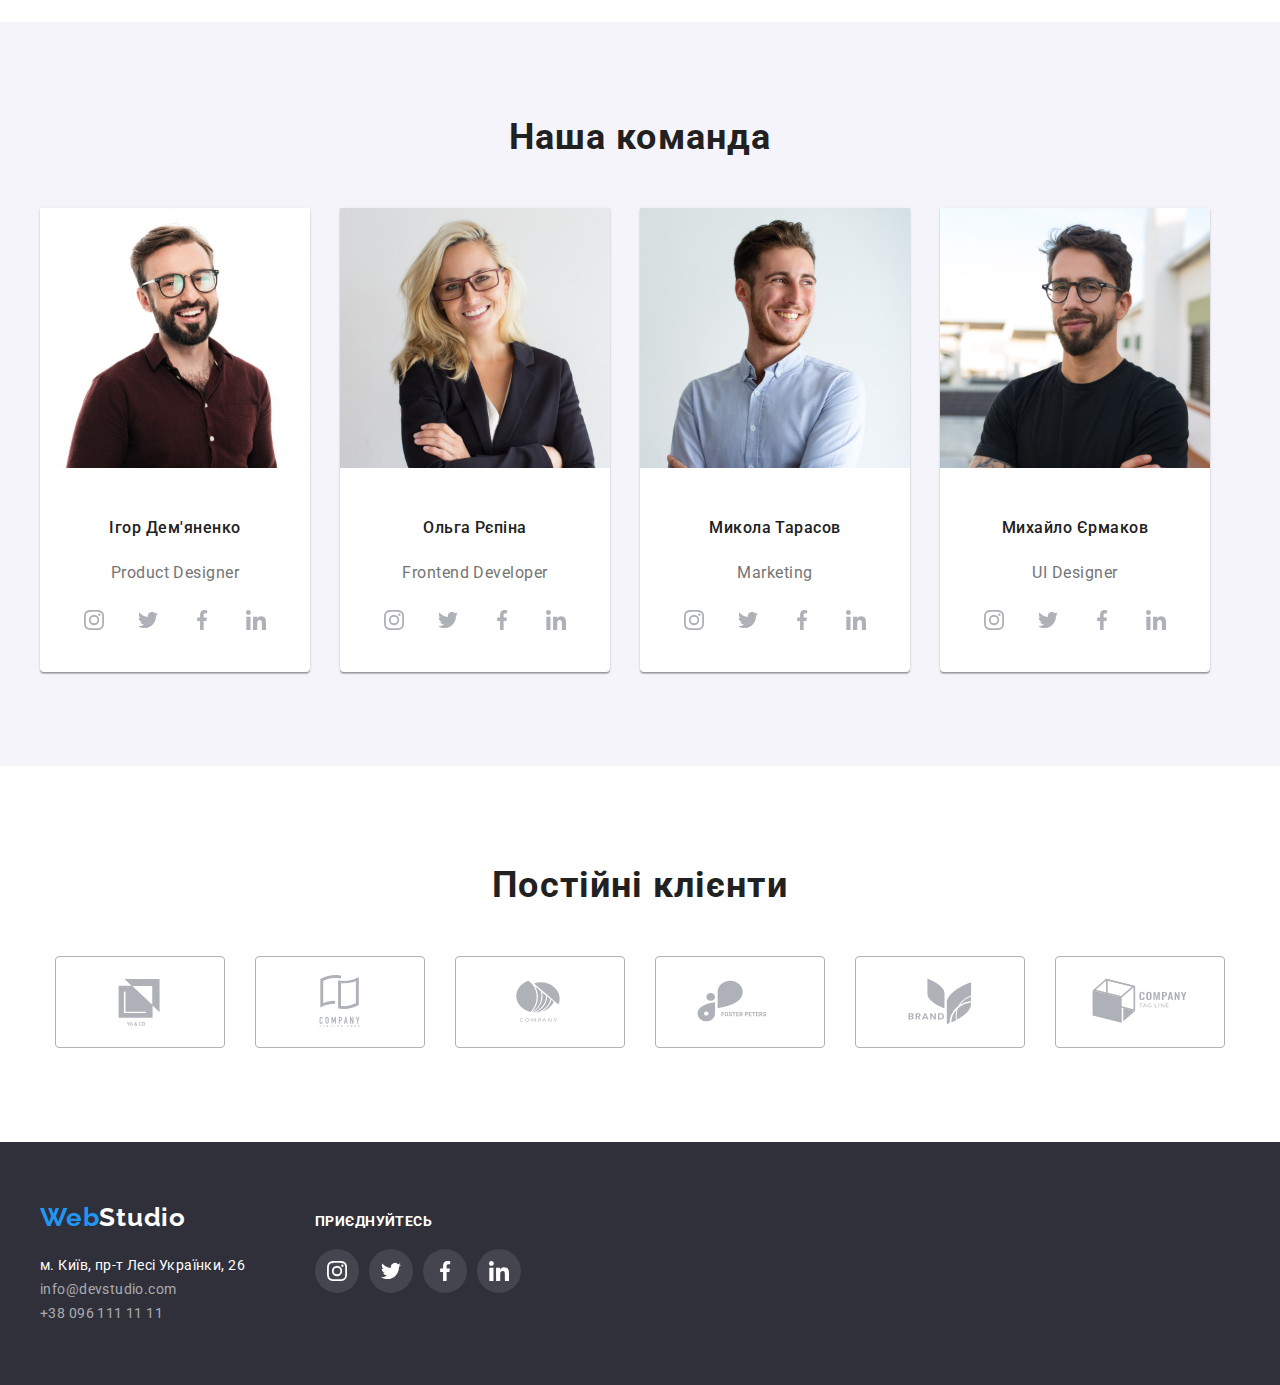
==== commit 2bf1e28e: "Update index.html" ====
--- a/index.html
+++ b/index.html
@@ -133,17 +133,11 @@
           <h2 class="section-title activity-title">Чим ми займаємося</h2>
           <ul class="activity-list list">
             <li class="item">
-              <img
-                src="./images/img.jpg"
-                alt="Створення сайту компанії"
-              />
+              <img src="./images/img.jpg" alt="Створення сайту компанії" />
               <div class="activity-desctiption">Десктопні додатки</div>
             </li>
             <li class="item">
-              <img
-                src="./images/img(1).jpg"
-                alt="Розробка веб-додатків"
-              />
+              <img src="./images/img(1).jpg" alt="Розробка веб-додатків" />
               <div class="activity-desctiption">Мобільні додатки</div>
             </li>
             <li class="item">
@@ -428,9 +422,13 @@
         </div>
       </div>
     </footer>
-    <div class="modal-backdrop is-hidden" data-model>
+    <div class="modal-backdrop is-hidden" data-modal>
       <div class="modal">
-        <div class="close-sing" data-model-close>X</div>
+        <div class="close-sing" data-modal-close>
+          <svg class="close-icon" weight="11" height="11">
+            <use href="./images/icons.svg#icon-Vector"></use>
+          </svg>
+        </div>
       </div>
     </div>
     <script src="./js/modal.js"></script>
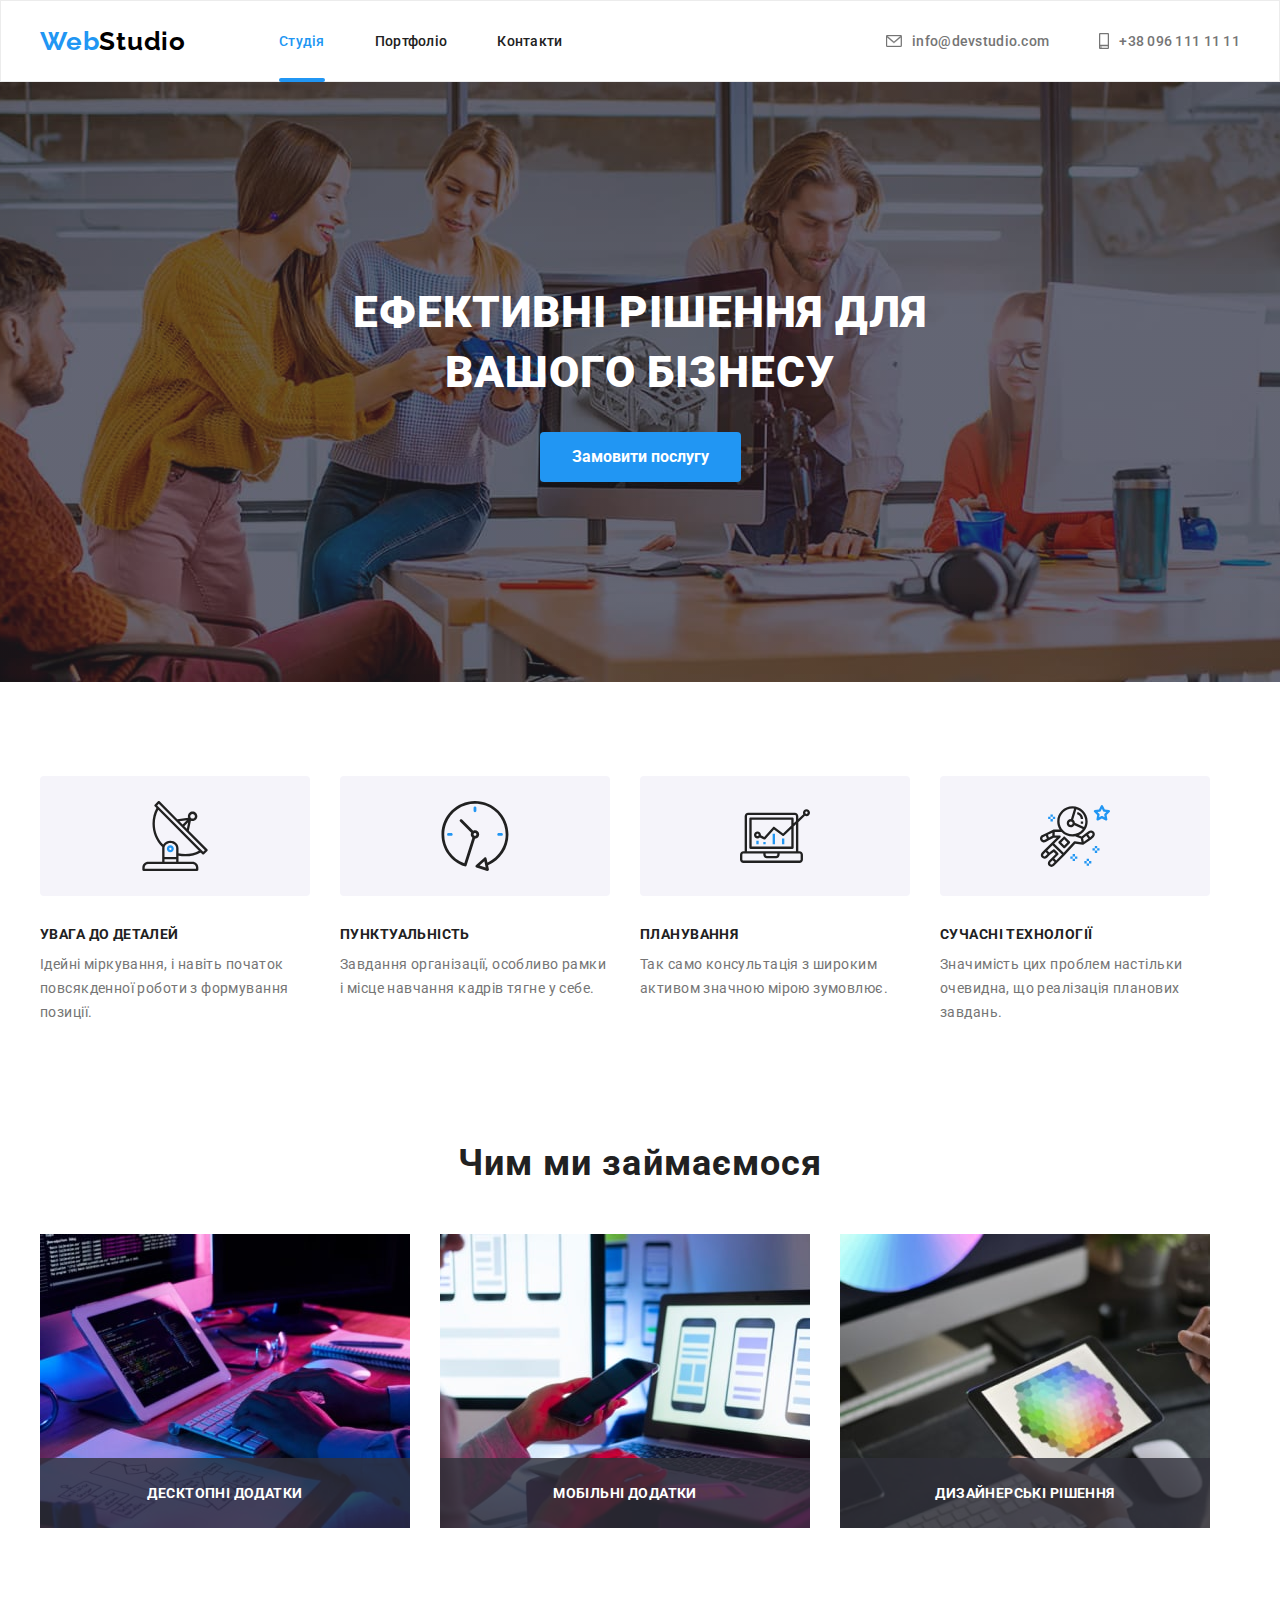
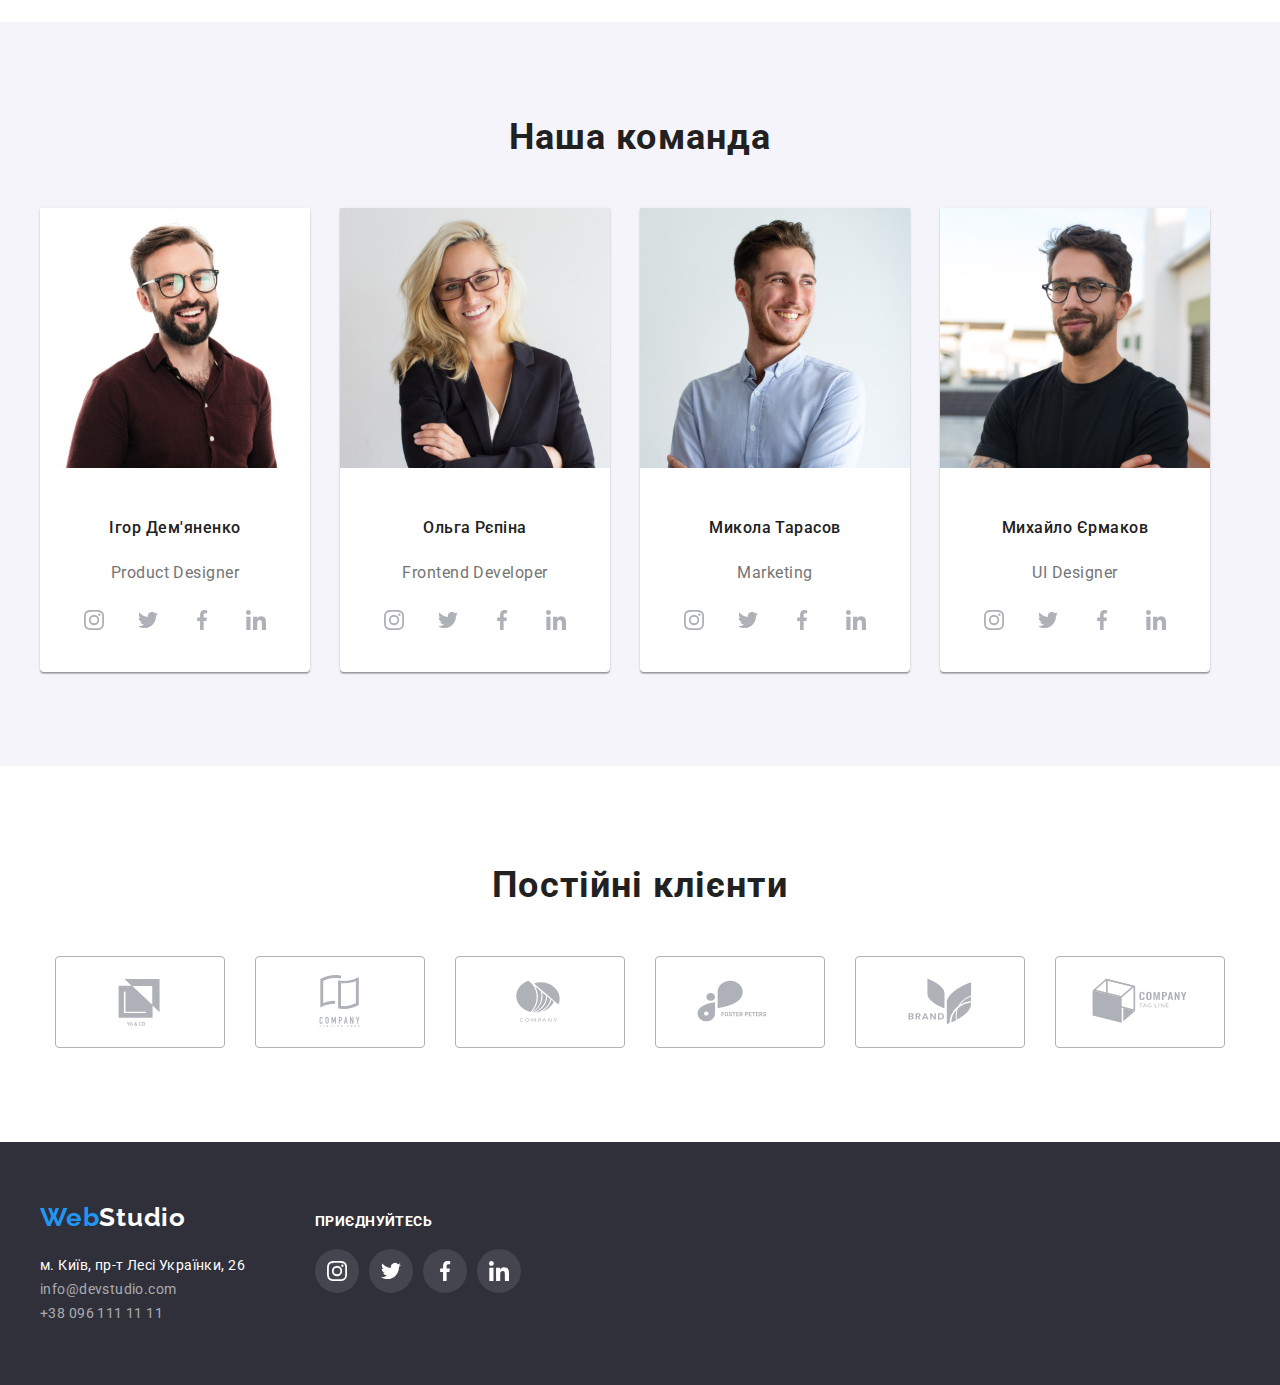
==== commit 127c7bd0: "Update index.html" ====
--- a/index.html
+++ b/index.html
@@ -269,7 +269,7 @@
                 <li class="social-item">
                   <a href="" class="social-link">
                     <svg class="social-icon" weight="20" height="20">
-                      <use href="/images/icons.svg#icon-linkedin"></use>
+                      <use href="./images/icons.svg#icon-linkedin"></use>
                     </svg>
                   </a>
                 </li>
--- a/css/style.css
+++ b/css/style.css
@@ -57,10 +57,6 @@
   transition: 250ms cubic-bezier(0.4, 0, 0.2, 1);
 }
 
-.current {
-  color: var(--accent-color);
-}
-
 /* Хедер з навігацією */
 
 .header {
@@ -104,6 +100,24 @@
 .header-list-link:focus {
   color: var(--accent-color);
 }
+
+.current {
+  color: var(--accent-color);
+}
+.current::after {
+  display: block;
+  content: "";
+  margin-right: -100%;
+  margin-bottom: -76px;
+  margin-top: 29px;
+  width: 100%;
+  height: 4px;
+  bottom: -2px;
+  left: 0;
+  background-color: var(--accent-color);
+  border-radius: 2px;
+}
+
 .header-nav-list {
   display: flex;
   margin-left: 93px;
@@ -726,11 +740,17 @@
   bottom: 0;
   left: 0;
   background: rgba(0, 0, 0, 0.2);
-}
-
-/* .modal-backdrop.is-hidden .modal {
-  transform: rotate(-180deg);
-} */
+  transition-duration: 500ms;
+  transition-timing-function: linear;
+  transition-delay: 0;
+}
+
+.modal-backdrop.is-hidden {
+  visibility: hidden;
+  opacity: 0;
+  pointer-events: none;
+  transform: scale(1.5);
+}
 
 .modal {
   position: absolute;
@@ -738,8 +758,7 @@
   height: 581px;
   left: 50%;
   top: 50%;
-  transform: translate(-50%,-50%) rotate(0);
-  transition: transform 500ms;
+  transform: translate(-50%, -50%);
 
   background: #ffffff;
   box-shadow: 0px 1px 3px rgba(0, 0, 0, 0.12), 0px 1px 1px rgba(0, 0, 0, 0.14),
@@ -759,4 +778,4 @@
   height: 30px;
   border: 1px solid rgba(0, 0, 0, 0.1);
   border-radius: 50%;
-}+}
